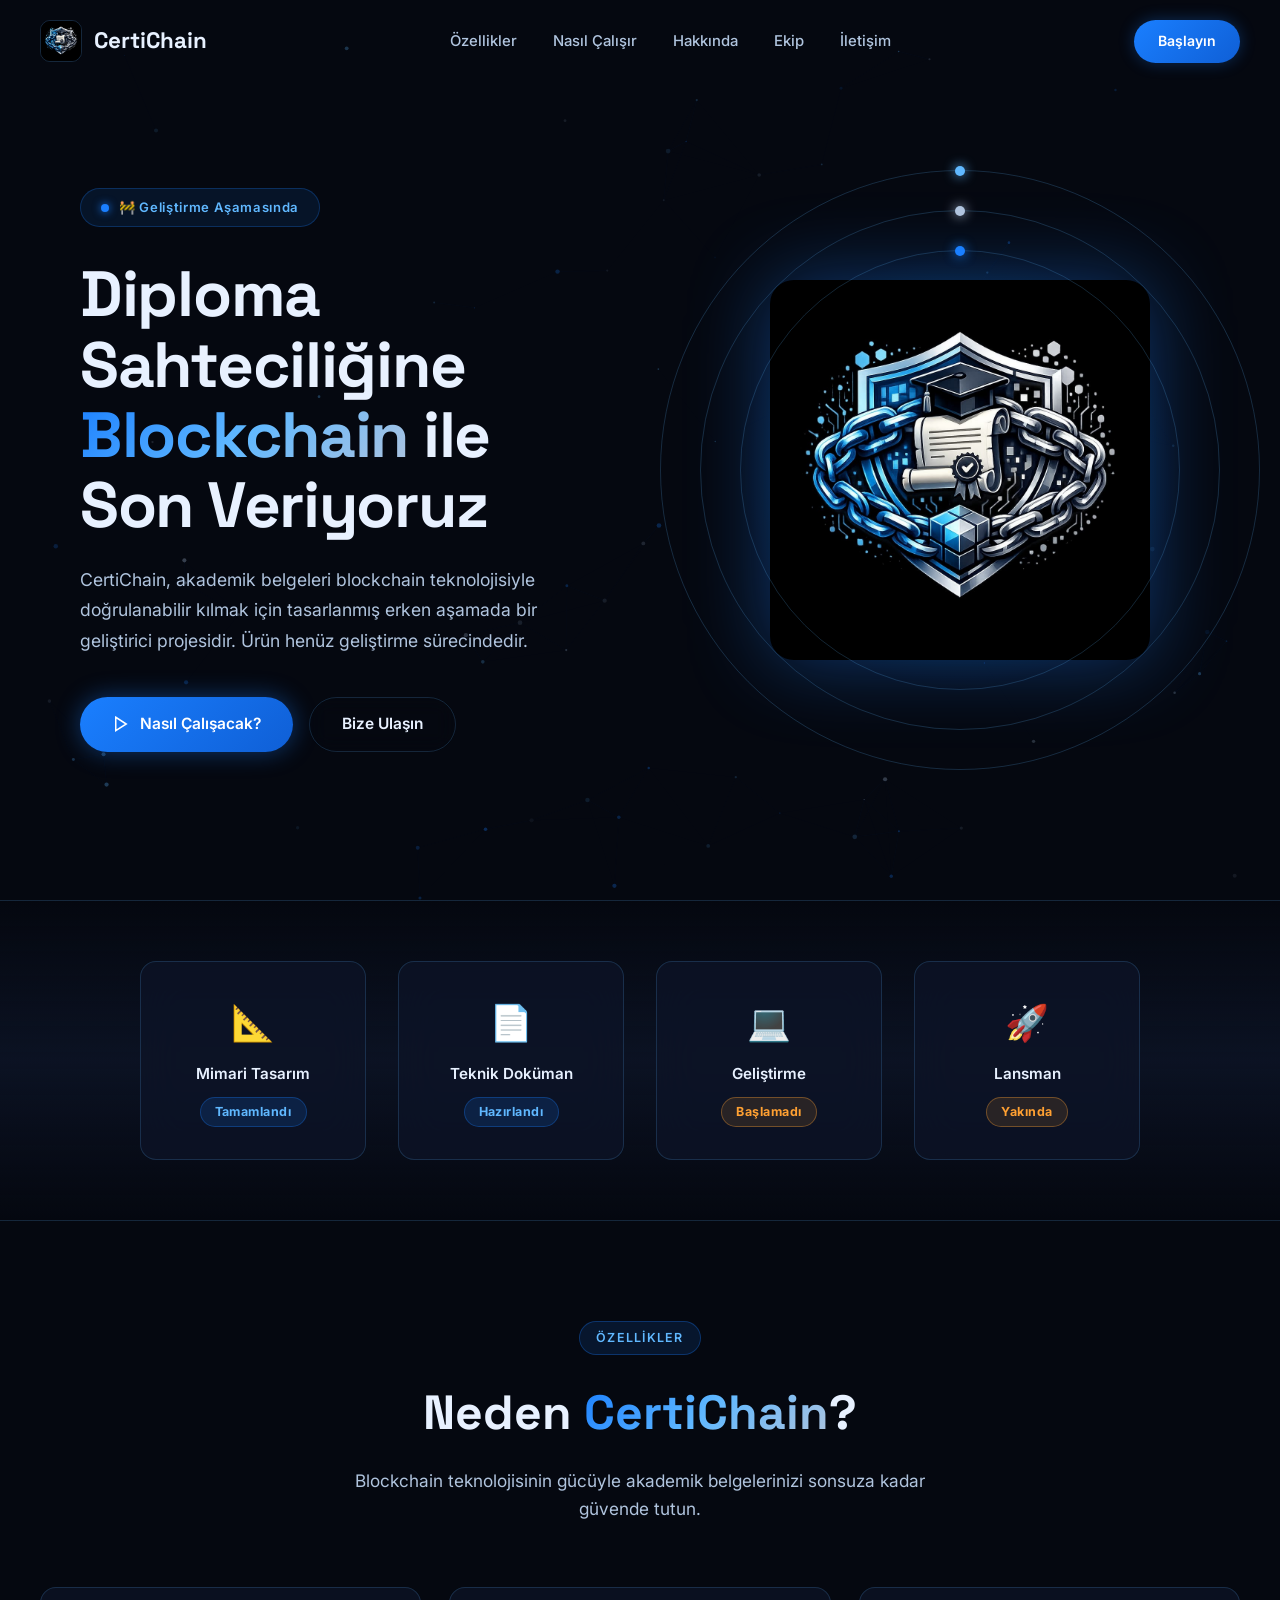
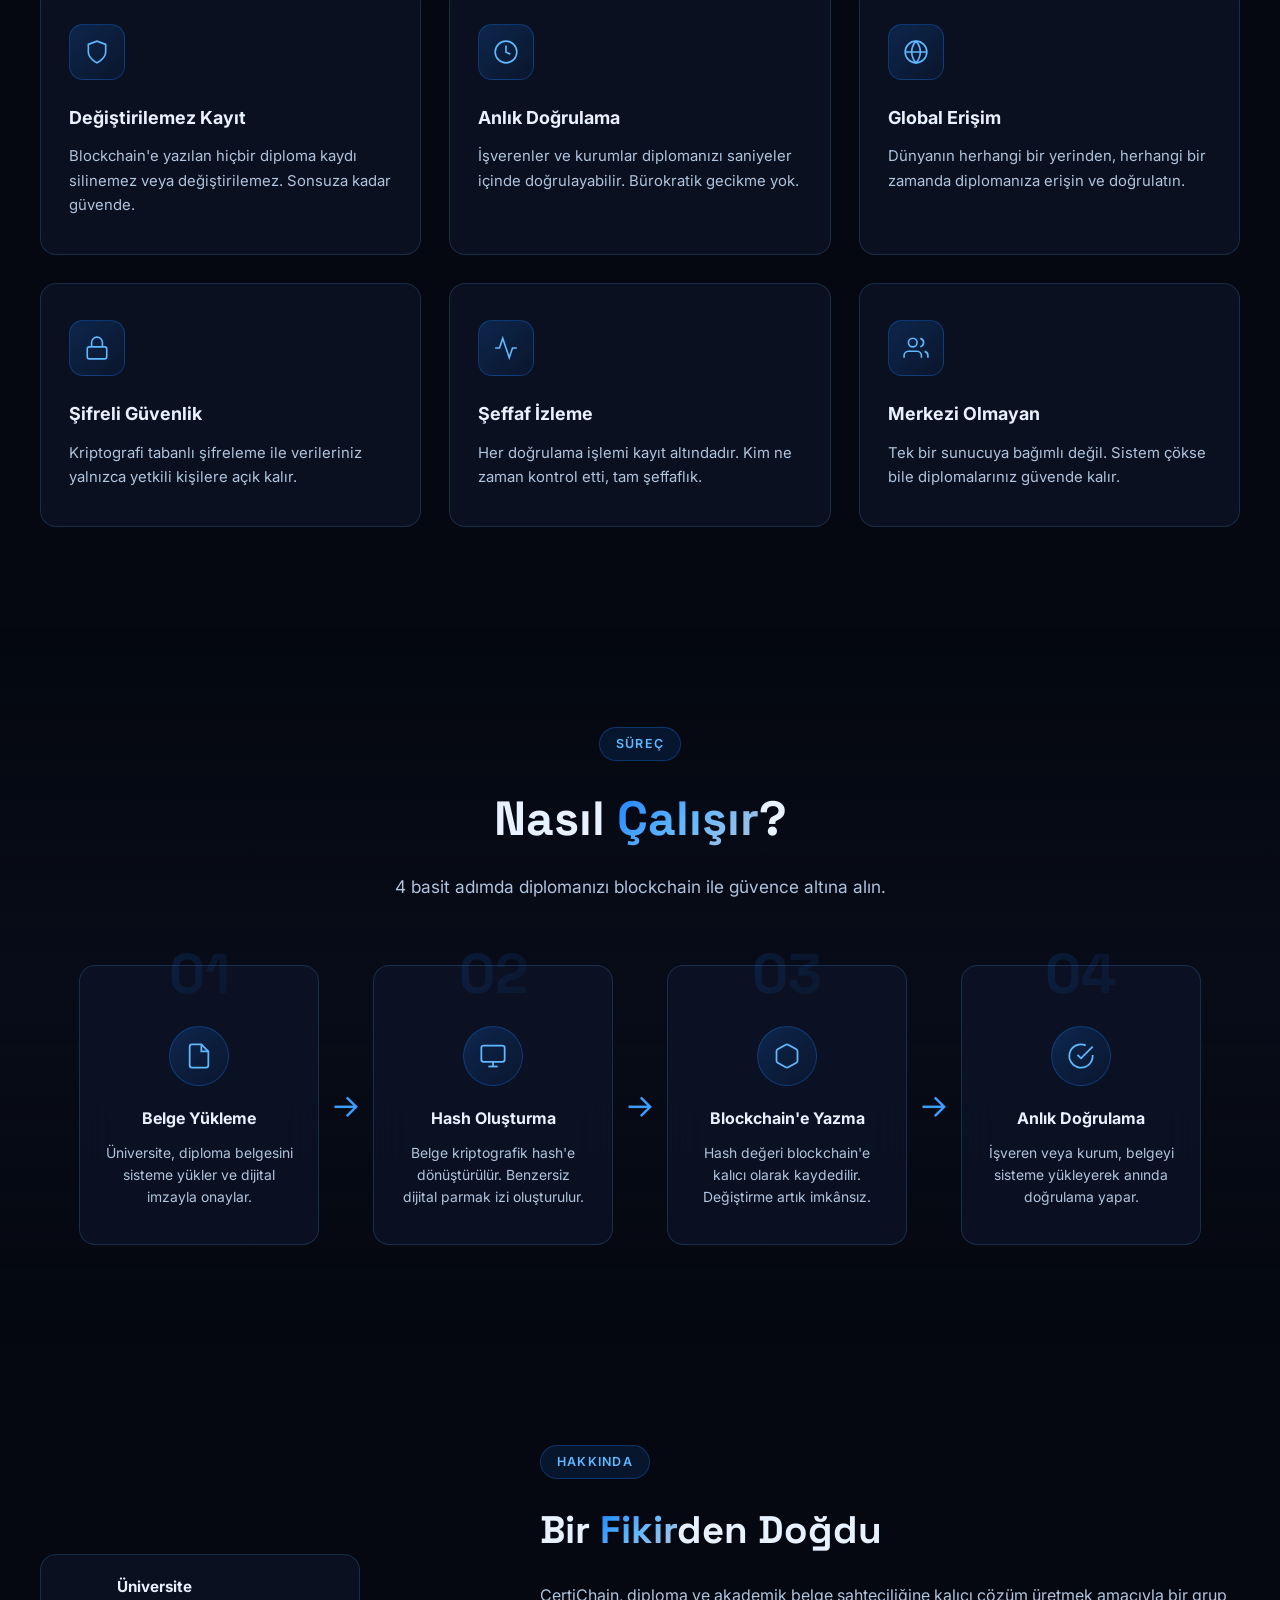
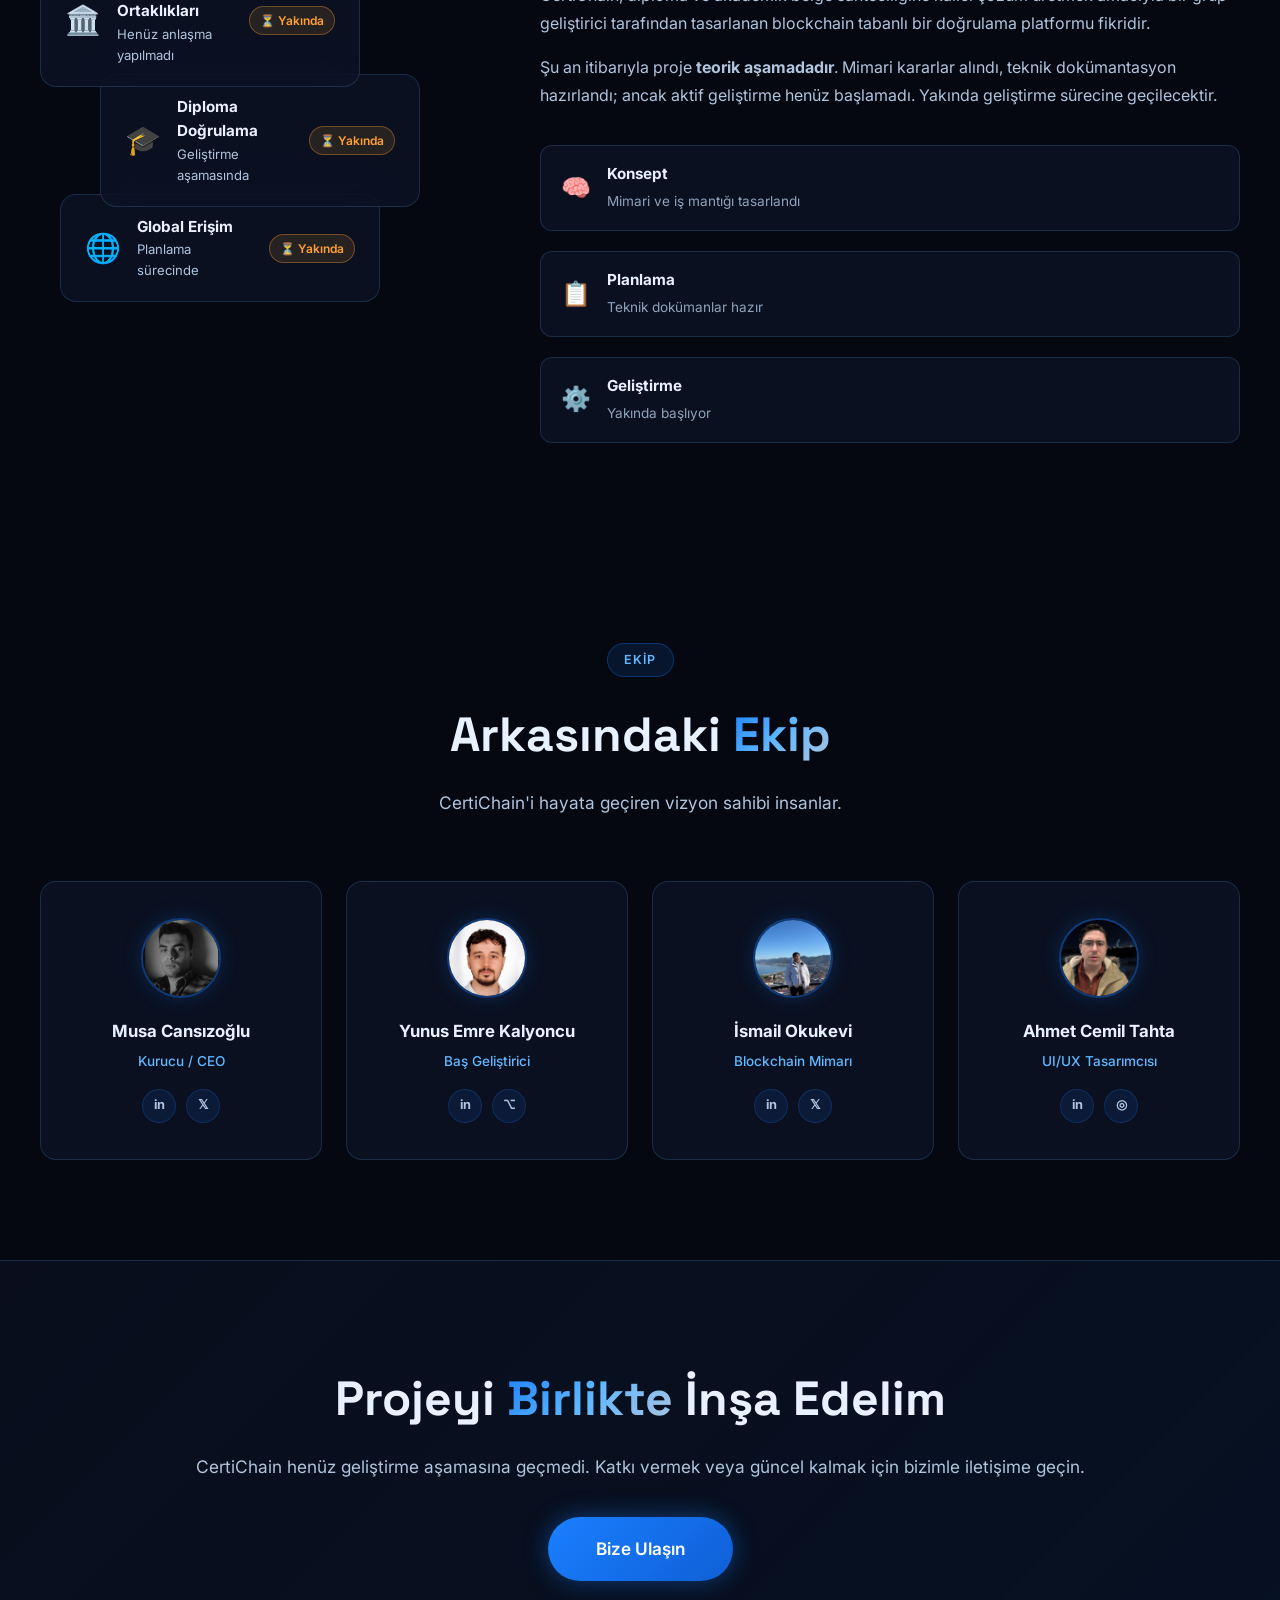
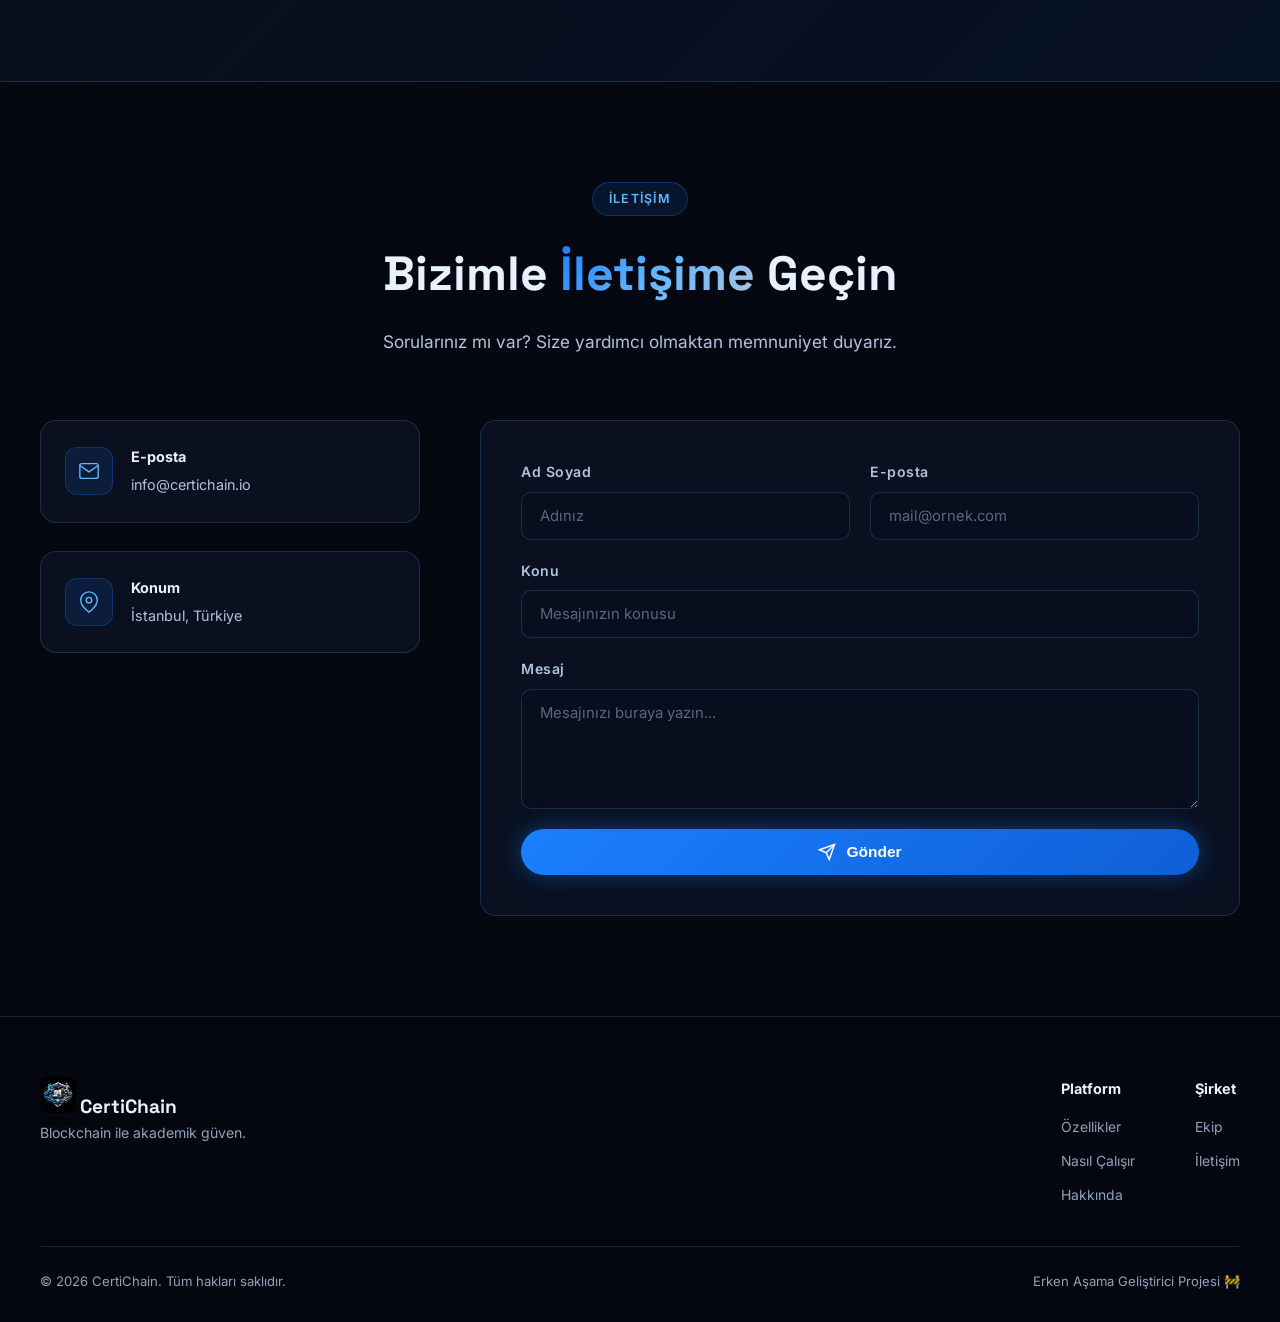
==== Certichain-v1/index.html @ deeb003b "Complete cleanup of nested git repositories to fix GitHub Actions build failure" ====
<!DOCTYPE html>
<html lang="tr">

<head>
  <meta charset="UTF-8" />
  <meta name="viewport" content="width=device-width, initial-scale=1.0" />
  <title>CertiChain – Blockchain ile Güvenli Diploma Doğrulama</title>
  <meta name="description"
    content="CertiChain, diploma ve sertifikalarınızı blockchain teknolojisiyle güvence altına alır. Sahtecilik imkânsız, doğrulama anlık." />
  <link rel="preconnect" href="https://fonts.googleapis.com" />
  <link
    href="https://fonts.googleapis.com/css2?family=Inter:wght@300;400;500;600;700;800;900&family=Space+Grotesk:wght@400;500;600;700&display=swap"
    rel="stylesheet" />
  <link rel="stylesheet" href="style.css" />
</head>

<body>

  <!-- ─── CANVAS particles ─── -->
  <canvas id="particleCanvas"></canvas>

  <!-- ─── NAVBAR ─── -->
  <nav id="navbar">
    <div class="nav-container">
      <a href="#hero" class="nav-logo">
        <img src="logo.jpg" alt="CertiChain Logo" class="logo-img" />
        <span class="logo-text">CertiChain</span>
      </a>
      <ul class="nav-links" id="navLinks">
        <li><a href="#features">Özellikler</a></li>
        <li><a href="#how-it-works">Nasıl Çalışır</a></li>
        <li><a href="#about">Hakkında</a></li>
        <li><a href="#team">Ekip</a></li>
        <li><a href="#contact">İletişim</a></li>
      </ul>
      <div class="nav-right">
        <a href="#contact" class="btn-nav">Başlayın</a>
        <button class="hamburger" id="hamburger" aria-label="Menü">
          <span></span><span></span><span></span>
        </button>
      </div>
    </div>
  </nav>

  <!-- ─── HERO ─── -->
  <section id="hero">
    <div class="hero-content reveal">
      <div class="hero-badge">
        <span class="badge-dot"></span>
        🚧 Geliştirme Aşamasında
      </div>
      <h1>
        Diploma Sahteciliğine
        <span class="gradient-text">Blockchain</span> ile<br />
        Son Veriyoruz
      </h1>
      <p class="hero-sub">
        CertiChain, akademik belgeleri blockchain teknolojisiyle doğrulanabilir kılmak için tasarlanmış
        erken aşamada bir geliştirici projesidir. Ürün henüz geliştirme sürecindedir.
      </p>
      <div class="hero-cta">
        <a href="#how-it-works" class="btn-primary">
          <svg viewBox="0 0 24 24" fill="none" stroke="currentColor" stroke-width="2">
            <polygon points="5 3 19 12 5 21 5 3" />
          </svg>
          Nasıl Çalışacak?
        </a>
        <a href="#contact" class="btn-secondary">Bize Ulaşın</a>
      </div>
    </div>

    <div class="hero-visual reveal-right">
      <div class="shield-wrapper">
        <div class="shield-glow"></div>
        <img src="logo.jpg" alt="CertiChain Shield" class="shield-img" />
        <div class="orbit orbit-1">
          <div class="orbit-dot"></div>
        </div>
        <div class="orbit orbit-2">
          <div class="orbit-dot"></div>
        </div>
        <div class="orbit orbit-3">
          <div class="orbit-dot"></div>
        </div>
      </div>
    </div>
  </section>

  <!-- ─── PROJE DURUMU ─── -->
  <section id="stats">
    <div class="stats-container">
      <div class="stat-card reveal">
        <div class="stat-icon">📐</div>
        <div class="stat-label">Mimari Tasarım</div>
        <div class="stat-status">Tamamlandı</div>
      </div>
      <div class="stat-card reveal">
        <div class="stat-icon">📄</div>
        <div class="stat-label">Teknik Doküman</div>
        <div class="stat-status">Hazırlandı</div>
      </div>
      <div class="stat-card reveal">
        <div class="stat-icon">💻</div>
        <div class="stat-label">Geliştirme</div>
        <div class="stat-status in-progress">Başlamadı</div>
      </div>
      <div class="stat-card reveal">
        <div class="stat-icon">🚀</div>
        <div class="stat-label">Lansman</div>
        <div class="stat-status in-progress">Yakında</div>
      </div>
    </div>
  </section>

  <!-- ─── FEATURES ─── -->
  <section id="features">
    <div class="section-header reveal">
      <span class="section-tag">Özellikler</span>
      <h2>Neden <span class="gradient-text">CertiChain</span>?</h2>
      <p>Blockchain teknolojisinin gücüyle akademik belgelerinizi sonsuza kadar güvende tutun.</p>
    </div>
    <div class="features-grid">
      <div class="feature-card reveal">
        <div class="feature-icon">
          <svg viewBox="0 0 24 24" fill="none" stroke="currentColor" stroke-width="1.5">
            <path d="M12 22s8-4 8-10V5l-8-3-8 3v7c0 6 8 10 8 10z" />
          </svg>
        </div>
        <h3>Değiştirilemez Kayıt</h3>
        <p>Blockchain'e yazılan hiçbir diploma kaydı silinemez veya değiştirilemez. Sonsuza kadar güvende.</p>
      </div>
      <div class="feature-card reveal">
        <div class="feature-icon">
          <svg viewBox="0 0 24 24" fill="none" stroke="currentColor" stroke-width="1.5">
            <circle cx="12" cy="12" r="10" />
            <polyline points="12 6 12 12 16 14" />
          </svg>
        </div>
        <h3>Anlık Doğrulama</h3>
        <p>İşverenler ve kurumlar diplomanızı saniyeler içinde doğrulayabilir. Bürokratik gecikme yok.</p>
      </div>
      <div class="feature-card reveal">
        <div class="feature-icon">
          <svg viewBox="0 0 24 24" fill="none" stroke="currentColor" stroke-width="1.5">
            <circle cx="12" cy="12" r="10" />
            <line x1="2" y1="12" x2="22" y2="12" />
            <path d="M12 2a15.3 15.3 0 0 1 4 10 15.3 15.3 0 0 1-4 10 15.3 15.3 0 0 1-4-10 15.3 15.3 0 0 1 4-10z" />
          </svg>
        </div>
        <h3>Global Erişim</h3>
        <p>Dünyanın herhangi bir yerinden, herhangi bir zamanda diplomanıza erişin ve doğrulatın.</p>
      </div>
      <div class="feature-card reveal">
        <div class="feature-icon">
          <svg viewBox="0 0 24 24" fill="none" stroke="currentColor" stroke-width="1.5">
            <rect x="3" y="11" width="18" height="11" rx="2" ry="2" />
            <path d="M7 11V7a5 5 0 0 1 10 0v4" />
          </svg>
        </div>
        <h3>Şifreli Güvenlik</h3>
        <p>Kriptografi tabanlı şifreleme ile verileriniz yalnızca yetkili kişilere açık kalır.</p>
      </div>
      <div class="feature-card reveal">
        <div class="feature-icon">
          <svg viewBox="0 0 24 24" fill="none" stroke="currentColor" stroke-width="1.5">
            <polyline points="22 12 18 12 15 21 9 3 6 12 2 12" />
          </svg>
        </div>
        <h3>Şeffaf İzleme</h3>
        <p>Her doğrulama işlemi kayıt altındadır. Kim ne zaman kontrol etti, tam şeffaflık.</p>
      </div>
      <div class="feature-card reveal">
        <div class="feature-icon">
          <svg viewBox="0 0 24 24" fill="none" stroke="currentColor" stroke-width="1.5">
            <path d="M17 21v-2a4 4 0 0 0-4-4H5a4 4 0 0 0-4 4v2" />
            <circle cx="9" cy="7" r="4" />
            <path d="M23 21v-2a4 4 0 0 0-3-3.87" />
            <path d="M16 3.13a4 4 0 0 1 0 7.75" />
          </svg>
        </div>
        <h3>Merkezi Olmayan</h3>
        <p>Tek bir sunucuya bağımlı değil. Sistem çökse bile diplomalarınız güvende kalır.</p>
      </div>
    </div>
  </section>

  <!-- ─── HOW IT WORKS ─── -->
  <section id="how-it-works">
    <div class="section-header reveal">
      <span class="section-tag">Süreç</span>
      <h2>Nasıl <span class="gradient-text">Çalışır</span>?</h2>
      <p>4 basit adımda diplomanızı blockchain ile güvence altına alın.</p>
    </div>
    <div class="steps-container">
      <div class="step-card reveal">
        <div class="step-number">01</div>
        <div class="step-icon">
          <svg viewBox="0 0 24 24" fill="none" stroke="currentColor" stroke-width="1.5">
            <path d="M14 2H6a2 2 0 0 0-2 2v16a2 2 0 0 0 2 2h12a2 2 0 0 0 2-2V8z" />
            <polyline points="14 2 14 8 20 8" />
          </svg>
        </div>
        <h3>Belge Yükleme</h3>
        <p>Üniversite, diploma belgesini sisteme yükler ve dijital imzayla onaylar.</p>
      </div>
      <div class="step-arrow reveal">→</div>
      <div class="step-card reveal">
        <div class="step-number">02</div>
        <div class="step-icon">
          <svg viewBox="0 0 24 24" fill="none" stroke="currentColor" stroke-width="1.5">
            <rect x="2" y="3" width="20" height="14" rx="2" />
            <line x1="8" y1="21" x2="16" y2="21" />
            <line x1="12" y1="17" x2="12" y2="21" />
          </svg>
        </div>
        <h3>Hash Oluşturma</h3>
        <p>Belge kriptografik hash'e dönüştürülür. Benzersiz dijital parmak izi oluşturulur.</p>
      </div>
      <div class="step-arrow reveal">→</div>
      <div class="step-card reveal">
        <div class="step-number">03</div>
        <div class="step-icon">
          <svg viewBox="0 0 24 24" fill="none" stroke="currentColor" stroke-width="1.5">
            <path
              d="M21 16V8a2 2 0 0 0-1-1.73l-7-4a2 2 0 0 0-2 0l-7 4A2 2 0 0 0 3 8v8a2 2 0 0 0 1 1.73l7 4a2 2 0 0 0 2 0l7-4A2 2 0 0 0 21 16z" />
          </svg>
        </div>
        <h3>Blockchain'e Yazma</h3>
        <p>Hash değeri blockchain'e kalıcı olarak kaydedilir. Değiştirme artık imkânsız.</p>
      </div>
      <div class="step-arrow reveal">→</div>
      <div class="step-card reveal">
        <div class="step-number">04</div>
        <div class="step-icon">
          <svg viewBox="0 0 24 24" fill="none" stroke="currentColor" stroke-width="1.5">
            <path d="M22 11.08V12a10 10 0 1 1-5.93-9.14" />
            <polyline points="22 4 12 14.01 9 11.01" />
          </svg>
        </div>
        <h3>Anlık Doğrulama</h3>
        <p>İşveren veya kurum, belgeyi sisteme yükleyerek anında doğrulama yapar.</p>
      </div>
    </div>
  </section>

  <!-- ─── ABOUT ─── -->
  <section id="about">
    <div class="about-container">
      <div class="about-visual reveal-left">
        <div class="about-card-stack">
          <div class="about-card card-1">
            <div class="about-card-icon">🏛️</div>
            <div>
              <strong>Üniversite Ortaklıkları</strong>
              <p>Henüz anlaşma yapılmadı</p>
            </div>
            <div class="pending-badge">⏳ Yakında</div>
          </div>
          <div class="about-card card-2">
            <div class="about-card-icon">🎓</div>
            <div>
              <strong>Diploma Doğrulama</strong>
              <p>Geliştirme aşamasında</p>
            </div>
            <div class="pending-badge">⏳ Yakında</div>
          </div>
          <div class="about-card card-3">
            <div class="about-card-icon">🌐</div>
            <div>
              <strong>Global Erişim</strong>
              <p>Planlama sürecinde</p>
            </div>
            <div class="pending-badge">⏳ Yakında</div>
          </div>
        </div>
      </div>
      <div class="about-content reveal">
        <span class="section-tag">Hakkında</span>
        <h2>Bir <span class="gradient-text">Fikir</span>den Doğdu</h2>
        <p>
          CertiChain, diploma ve akademik belge sahteciliğine kalıcı çözüm üretmek amacıyla
          bir grup geliştirici tarafından tasarlanan blockchain tabanlı bir doğrulama platformu fikridir.
        </p>
        <p>
          Şu an itibarıyla proje <strong>teorik aşamadadır</strong>. Mimari kararlar alındı, teknik
          dokümantasyon hazırlandı; ancak aktif geliştirme henüz başlamadı. Yakında geliştirme sürecine
          geçilecektir.
        </p>
        <div class="about-highlights">
          <div class="highlight">
            <div class="highlight-icon">🧠</div>
            <div>
              <strong>Konsept</strong>
              <span>Mimari ve iş mantığı tasarlandı</span>
            </div>
          </div>
          <div class="highlight">
            <div class="highlight-icon">📋</div>
            <div>
              <strong>Planlama</strong>
              <span>Teknik dokümanlar hazır</span>
            </div>
          </div>
          <div class="highlight">
            <div class="highlight-icon">⚙️</div>
            <div>
              <strong>Geliştirme</strong>
              <span>Yakında başlıyor</span>
            </div>
          </div>
        </div>
      </div>
    </div>
  </section>

  <!-- ─── TEAM ─── -->
  <section id="team">
    <div class="section-header reveal">
      <span class="section-tag">Ekip</span>
      <h2>Arkasındaki <span class="gradient-text">Ekip</span></h2>
      <p>CertiChain'i hayata geçiren vizyon sahibi insanlar.</p>
    </div>
    <div class="team-grid">
      <div class="team-card reveal">
        <div class="team-avatar">
          <img src="team_musa.jpg" alt="Musa Cansızoğlu" class="team-photo" />
        </div>
        <h3 class="team-name">Musa Cansızoğlu</h3>
        <p class="team-role">Kurucu / CEO</p>
        <div class="team-socials">
          <a href="#" class="social-link" aria-label="LinkedIn">in</a>
          <a href="#" class="social-link" aria-label="Twitter">𝕏</a>
        </div>
      </div>
      <div class="team-card reveal">
        <div class="team-avatar">
          <img src="team_yunus.jpg" alt="Yunus Emre Kalyoncu" class="team-photo" />
        </div>
        <h3 class="team-name">Yunus Emre Kalyoncu</h3>
        <p class="team-role">Baş Geliştirici</p>
        <div class="team-socials">
          <a href="#" class="social-link" aria-label="LinkedIn">in</a>
          <a href="#" class="social-link" aria-label="GitHub">⌥</a>
        </div>
      </div>
      <div class="team-card reveal">
        <div class="team-avatar">
          <img src="team_ismail.png" alt="İsmail Okukevi" class="team-photo" />
        </div>
        <h3 class="team-name">İsmail Okukevi</h3>
        <p class="team-role">Blockchain Mimarı</p>
        <div class="team-socials">
          <a href="#" class="social-link" aria-label="LinkedIn">in</a>
          <a href="#" class="social-link" aria-label="Twitter">𝕏</a>
        </div>
      </div>
      <div class="team-card reveal">
        <div class="team-avatar">
          <img src="team_ahmet.png" alt="Ahmet Cemil Tahta" class="team-photo" />
        </div>
        <h3 class="team-name">Ahmet Cemil Tahta</h3>
        <p class="team-role">UI/UX Tasarımcısı</p>
        <div class="team-socials">
          <a href="#" class="social-link" aria-label="LinkedIn">in</a>
          <a href="#" class="social-link" aria-label="Dribbble">◎</a>
        </div>
      </div>
    </div>
  </section>

  <!-- ─── CTA BANNER ─── -->
  <section id="cta-banner">
    <div class="cta-content reveal">
      <h2>Projeyi <span class="gradient-text">Birlikte</span> İnşa Edelim</h2>
      <p>CertiChain henüz geliştirme aşamasına geçmedi. Katkı vermek veya güncel kalmak için bizimle iletişime geçin.
      </p>
      <a href="#contact" class="btn-primary btn-large">Bize Ulaşın</a>
    </div>
  </section>

  <!-- ─── CONTACT ─── -->
  <section id="contact">
    <div class="section-header reveal">
      <span class="section-tag">İletişim</span>
      <h2>Bizimle <span class="gradient-text">İletişime</span> Geçin</h2>
      <p>Sorularınız mı var? Size yardımcı olmaktan memnuniyet duyarız.</p>
    </div>
    <div class="contact-container">
      <div class="contact-info reveal">
        <div class="contact-item">
          <div class="contact-icon">
            <svg viewBox="0 0 24 24" fill="none" stroke="currentColor" stroke-width="1.5">
              <path d="M4 4h16c1.1 0 2 .9 2 2v12c0 1.1-.9 2-2 2H4c-1.1 0-2-.9-2-2V6c0-1.1.9-2 2-2z" />
              <polyline points="22,6 12,13 2,6" />
            </svg>
          </div>
          <div>
            <strong>E-posta</strong>
            <a href="mailto:info@certichain.io">info@certichain.io</a>
          </div>
        </div>
        <div class="contact-item">
          <div class="contact-icon">
            <svg viewBox="0 0 24 24" fill="none" stroke="currentColor" stroke-width="1.5">
              <path d="M21 10c0 7-9 13-9 13s-9-6-9-13a9 9 0 0 1 18 0z" />
              <circle cx="12" cy="10" r="3" />
            </svg>
          </div>
          <div>
            <strong>Konum</strong>
            <span>İstanbul, Türkiye</span>
          </div>
        </div>
      </div>
      <form class="contact-form reveal" id="contactForm">
        <div class="form-row">
          <div class="form-group">
            <label for="name">Ad Soyad</label>
            <input type="text" id="name" placeholder="Adınız" />
          </div>
          <div class="form-group">
            <label for="email">E-posta</label>
            <input type="email" id="email" placeholder="mail@ornek.com" />
          </div>
        </div>
        <div class="form-group">
          <label for="subject">Konu</label>
          <input type="text" id="subject" placeholder="Mesajınızın konusu" />
        </div>
        <div class="form-group">
          <label for="message">Mesaj</label>
          <textarea id="message" rows="5" placeholder="Mesajınızı buraya yazın..."></textarea>
        </div>
        <button type="submit" class="btn-primary">
          <svg viewBox="0 0 24 24" fill="none" stroke="currentColor" stroke-width="2">
            <line x1="22" y1="2" x2="11" y2="13" />
            <polygon points="22 2 15 22 11 13 2 9 22 2" />
          </svg>
          Gönder
        </button>
      </form>
    </div>
  </section>

  <!-- ─── FOOTER ─── -->
  <footer id="footer">
    <div class="footer-container">
      <div class="footer-brand">
        <img src="logo.jpg" alt="CertiChain" class="footer-logo" />
        <span>CertiChain</span>
        <p>Blockchain ile akademik güven.</p>
      </div>
      <div class="footer-links">
        <div class="footer-col">
          <h4>Platform</h4>
          <a href="#features">Özellikler</a>
          <a href="#how-it-works">Nasıl Çalışır</a>
          <a href="#about">Hakkında</a>
        </div>
        <div class="footer-col">
          <h4>Şirket</h4>
          <a href="#team">Ekip</a>
          <a href="#contact">İletişim</a>
        </div>
      </div>
    </div>
    <div class="footer-bottom">
      <p>© 2026 CertiChain. Tüm hakları saklıdır.</p>
      <p>Erken Aşama Geliştirici Projesi 🚧</p>
    </div>
  </footer>

  <script src="script.js"></script>
</body>

</html>
---- Certichain-v1/style.css ----
/* =========================================
   CERTICHAIN – style.css
   Color palette from logo:
   - Black: #050810
   - Dark navy: #0a0f1e, #0d1528
   - Electric blue: #1a7fff, #3d9eff, #60b8ff
   - Silver/Chrome: #8fa3bc, #b0c4de, #d0dcea
   ========================================= */

*,
*::before,
*::after {
  box-sizing: border-box;
  margin: 0;
  padding: 0;
}

:root {
  --black: #050810;
  --navy-deep: #0a0f1e;
  --navy: #0d1528;
  --blue-bright: #1a7fff;
  --blue-mid: #3d9eff;
  --blue-light: #60b8ff;
  --blue-glow: rgba(26, 127, 255, 0.35);
  --silver: #8fa3bc;
  --silver-light: #b0c4de;
  --white: #e8f1ff;
  --white-soft: rgba(232, 241, 255, 0.85);
  --glass: rgba(13, 21, 40, 0.7);
  --glass-border: rgba(96, 184, 255, 0.18);
  --radius: 16px;
  --transition: 0.3s cubic-bezier(0.4, 0, 0.2, 1);
}

html {
  scroll-behavior: smooth;
}

body {
  font-family: 'Inter', sans-serif;
  background: var(--black);
  color: var(--white);
  overflow-x: hidden;
  line-height: 1.6;
}

/* ── CANVAS PARTICLES ── */
#particleCanvas {
  position: fixed;
  top: 0;
  left: 0;
  width: 100%;
  height: 100%;
  pointer-events: none;
  z-index: 0;
  opacity: 0.5;
}

section,
nav,
footer {
  position: relative;
  z-index: 1;
}

/* ── UTILITIES ── */
.gradient-text {
  background: linear-gradient(135deg, var(--blue-bright), var(--blue-light), var(--silver-light));
  -webkit-background-clip: text;
  -webkit-text-fill-color: transparent;
  background-clip: text;
}

.section-tag {
  display: inline-block;
  padding: 6px 16px;
  background: rgba(26, 127, 255, 0.12);
  border: 1px solid rgba(26, 127, 255, 0.3);
  border-radius: 50px;
  font-size: 0.78rem;
  font-weight: 600;
  letter-spacing: 0.1em;
  text-transform: uppercase;
  color: var(--blue-light);
  margin-bottom: 20px;
}

.section-header {
  text-align: center;
  margin-bottom: 64px;
}

.section-header h2 {
  font-family: 'Space Grotesk', sans-serif;
  font-size: clamp(2rem, 4vw, 3rem);
  font-weight: 700;
  margin-bottom: 16px;
}

.section-header p {
  color: var(--silver-light);
  font-size: 1.08rem;
  max-width: 600px;
  margin: 0 auto;
}

/* ── BUTTONS ── */
.btn-primary {
  display: inline-flex;
  align-items: center;
  gap: 10px;
  padding: 14px 32px;
  background: linear-gradient(135deg, var(--blue-bright), #0f5fd6);
  color: #fff;
  font-weight: 600;
  font-size: 0.97rem;
  border-radius: 50px;
  border: none;
  cursor: pointer;
  text-decoration: none;
  transition: var(--transition);
  box-shadow: 0 0 24px rgba(26, 127, 255, 0.4);
  position: relative;
  overflow: hidden;
}

.btn-primary::before {
  content: '';
  position: absolute;
  inset: 0;
  background: linear-gradient(135deg, var(--blue-light), var(--blue-bright));
  opacity: 0;
  transition: var(--transition);
}

.btn-primary:hover::before {
  opacity: 1;
}

.btn-primary:hover {
  transform: translateY(-2px);
  box-shadow: 0 0 40px rgba(26, 127, 255, 0.6);
}

.btn-primary svg {
  width: 18px;
  height: 18px;
  position: relative;
  z-index: 1;
}

.btn-primary span,
.btn-primary {
  position: relative;
}

.btn-secondary {
  display: inline-flex;
  align-items: center;
  gap: 10px;
  padding: 14px 32px;
  background: transparent;
  color: var(--white);
  font-weight: 600;
  font-size: 0.97rem;
  border-radius: 50px;
  border: 1px solid var(--glass-border);
  text-decoration: none;
  transition: var(--transition);
  backdrop-filter: blur(10px);
}

.btn-secondary:hover {
  border-color: var(--blue-mid);
  color: var(--blue-light);
  background: rgba(26, 127, 255, 0.08);
  transform: translateY(-2px);
}

.btn-nav {
  padding: 10px 24px;
  background: linear-gradient(135deg, var(--blue-bright), #0f5fd6);
  color: #fff;
  font-weight: 600;
  font-size: 0.88rem;
  border-radius: 50px;
  text-decoration: none;
  transition: var(--transition);
  box-shadow: 0 0 16px rgba(26, 127, 255, 0.3);
}

.btn-nav:hover {
  transform: translateY(-2px);
  box-shadow: 0 0 30px rgba(26, 127, 255, 0.5);
}

.btn-large {
  padding: 18px 48px;
  font-size: 1.08rem;
}

/* ── NAVBAR ── */
#navbar {
  position: fixed;
  top: 0;
  left: 0;
  right: 0;
  z-index: 1000;
  padding: 0;
  transition: var(--transition);
}

#navbar.scrolled {
  background: rgba(5, 8, 16, 0.9);
  backdrop-filter: blur(20px);
  border-bottom: 1px solid var(--glass-border);
  box-shadow: 0 4px 30px rgba(0, 0, 0, 0.4);
}

.nav-container {
  max-width: 1280px;
  margin: 0 auto;
  display: flex;
  align-items: center;
  justify-content: space-between;
  padding: 20px 40px;
}

.nav-logo {
  display: flex;
  align-items: center;
  gap: 12px;
  text-decoration: none;
}

.logo-img {
  width: 42px;
  height: 42px;
  border-radius: 10px;
  object-fit: cover;
  border: 1px solid var(--glass-border);
}

.logo-text {
  font-family: 'Space Grotesk', sans-serif;
  font-size: 1.4rem;
  font-weight: 700;
  color: var(--white);
}

.nav-links {
  display: flex;
  list-style: none;
  gap: 36px;
}

.nav-links a {
  color: var(--silver-light);
  text-decoration: none;
  font-size: 0.93rem;
  font-weight: 500;
  transition: var(--transition);
}

.nav-links a:hover {
  color: var(--blue-light);
}

.nav-right {
  display: flex;
  align-items: center;
  gap: 16px;
}

.hamburger {
  display: none;
  flex-direction: column;
  gap: 5px;
  background: none;
  border: none;
  cursor: pointer;
  padding: 4px;
}

.hamburger span {
  display: block;
  width: 24px;
  height: 2px;
  background: var(--white);
  border-radius: 2px;
  transition: var(--transition);
}

/* ── HERO ── */
#hero {
  min-height: 100vh;
  display: flex;
  align-items: center;
  justify-content: space-between;
  gap: 60px;
  padding: 120px 80px 80px;
  max-width: 1280px;
  margin: 0 auto;
}

.hero-content {
  flex: 1;
  max-width: 600px;
}

.hero-badge {
  display: inline-flex;
  align-items: center;
  gap: 10px;
  padding: 8px 20px;
  background: rgba(26, 127, 255, 0.1);
  border: 1px solid rgba(26, 127, 255, 0.25);
  border-radius: 50px;
  font-size: 0.82rem;
  font-weight: 600;
  color: var(--blue-light);
  margin-bottom: 32px;
  letter-spacing: 0.05em;
}

.badge-dot {
  width: 8px;
  height: 8px;
  border-radius: 50%;
  background: var(--blue-bright);
  box-shadow: 0 0 8px var(--blue-bright);
  animation: pulse 2s infinite;
}

@keyframes pulse {

  0%,
  100% {
    opacity: 1;
    transform: scale(1)
  }

  50% {
    opacity: 0.6;
    transform: scale(1.3)
  }
}

#hero h1 {
  font-family: 'Space Grotesk', sans-serif;
  font-size: clamp(2.8rem, 5vw, 4.2rem);
  font-weight: 800;
  line-height: 1.1;
  margin-bottom: 24px;
  letter-spacing: -0.02em;
}

.hero-sub {
  font-size: 1.1rem;
  color: var(--silver-light);
  line-height: 1.75;
  margin-bottom: 40px;
  max-width: 500px;
}

.hero-cta {
  display: flex;
  gap: 16px;
  flex-wrap: wrap;
}

/* Hero visual */
.hero-visual {
  flex: 0 0 480px;
  display: flex;
  justify-content: center;
  align-items: center;
}

.shield-wrapper {
  position: relative;
  width: 380px;
  height: 380px;
}

.shield-glow {
  position: absolute;
  inset: -40px;
  background: radial-gradient(circle, rgba(26, 127, 255, 0.25) 0%, transparent 70%);
  border-radius: 50%;
  animation: glowPulse 3s ease-in-out infinite;
}

@keyframes glowPulse {

  0%,
  100% {
    opacity: 0.5;
    transform: scale(1)
  }

  50% {
    opacity: 1;
    transform: scale(1.1)
  }
}

.shield-img {
  width: 100%;
  height: 100%;
  object-fit: contain;
  border-radius: 24px;
  filter: drop-shadow(0 0 40px rgba(26, 127, 255, 0.4));
  animation: float 6s ease-in-out infinite;
}

@keyframes float {

  0%,
  100% {
    transform: translateY(0)
  }

  50% {
    transform: translateY(-16px)
  }
}

/* Orbits */
.orbit {
  position: absolute;
  border: 1px solid rgba(96, 184, 255, 0.2);
  border-radius: 50%;
  top: 50%;
  left: 50%;
  transform: translate(-50%, -50%);
}

.orbit-1 {
  width: 440px;
  height: 440px;
  animation: spin 12s linear infinite;
}

.orbit-2 {
  width: 520px;
  height: 520px;
  animation: spin 18s linear infinite reverse;
}

.orbit-3 {
  width: 600px;
  height: 600px;
  animation: spin 25s linear infinite;
}

@keyframes spin {
  from {
    transform: translate(-50%, -50%) rotate(0deg)
  }

  to {
    transform: translate(-50%, -50%) rotate(360deg)
  }
}

.orbit-dot {
  position: absolute;
  top: -5px;
  left: 50%;
  transform: translateX(-50%);
  width: 10px;
  height: 10px;
  border-radius: 50%;
  background: var(--blue-bright);
  box-shadow: 0 0 12px var(--blue-bright);
}

.orbit-2 .orbit-dot {
  background: var(--silver-light);
  box-shadow: 0 0 12px var(--silver-light);
}

.orbit-3 .orbit-dot {
  background: var(--blue-light);
  box-shadow: 0 0 12px var(--blue-light);
}

/* ── STATS ── */
#stats {
  padding: 60px 40px;
  background: linear-gradient(180deg, transparent, rgba(13, 21, 40, 0.8), transparent);
  border-top: 1px solid var(--glass-border);
  border-bottom: 1px solid var(--glass-border);
}

.stats-container {
  max-width: 1000px;
  margin: 0 auto;
  display: grid;
  grid-template-columns: repeat(4, 1fr);
  gap: 32px;
}

.stat-card {
  text-align: center;
  padding: 32px 16px;
  background: var(--glass);
  border: 1px solid var(--glass-border);
  border-radius: var(--radius);
  backdrop-filter: blur(20px);
  transition: var(--transition);
  display: flex;
  flex-direction: column;
  align-items: center;
}

.stat-card:hover {
  border-color: var(--blue-mid);
  transform: translateY(-4px);
  box-shadow: 0 8px 32px rgba(26, 127, 255, 0.15);
}

.stat-icon {
  font-size: 2.2rem;
  margin-bottom: 12px;
}

.stat-label {
  color: var(--white);
  font-size: 0.95rem;
  font-weight: 600;
  margin-bottom: 10px;
}

.stat-status {
  display: inline-block;
  padding: 4px 14px;
  background: rgba(26, 127, 255, 0.15);
  border: 1px solid rgba(26, 127, 255, 0.3);
  border-radius: 50px;
  font-size: 0.78rem;
  font-weight: 700;
  color: var(--blue-light);
  letter-spacing: 0.04em;
}

.stat-status.in-progress {
  background: rgba(255, 160, 50, 0.12);
  border-color: rgba(255, 160, 50, 0.35);
  color: #ffa032;
}

/* ── FEATURES ── */
#features {
  padding: 100px 40px;
  max-width: 1280px;
  margin: 0 auto;
}

.features-grid {
  display: grid;
  grid-template-columns: repeat(3, 1fr);
  gap: 28px;
}

.feature-card {
  padding: 36px 28px;
  background: var(--glass);
  border: 1px solid var(--glass-border);
  border-radius: var(--radius);
  backdrop-filter: blur(20px);
  transition: var(--transition);
  position: relative;
  overflow: hidden;
}

.feature-card::before {
  content: '';
  position: absolute;
  top: 0;
  left: 0;
  right: 0;
  height: 2px;
  background: linear-gradient(90deg, transparent, var(--blue-bright), transparent);
  opacity: 0;
  transition: var(--transition);
}

.feature-card:hover {
  border-color: rgba(26, 127, 255, 0.4);
  transform: translateY(-6px);
  box-shadow: 0 12px 40px rgba(26, 127, 255, 0.12);
}

.feature-card:hover::before {
  opacity: 1;
}

.feature-icon {
  width: 56px;
  height: 56px;
  background: linear-gradient(135deg, rgba(26, 127, 255, 0.2), rgba(26, 127, 255, 0.05));
  border: 1px solid rgba(26, 127, 255, 0.3);
  border-radius: 14px;
  display: flex;
  align-items: center;
  justify-content: center;
  margin-bottom: 24px;
}

.feature-icon svg {
  width: 26px;
  height: 26px;
  color: var(--blue-light);
}

.feature-card h3 {
  font-size: 1.12rem;
  font-weight: 700;
  margin-bottom: 12px;
}

.feature-card p {
  color: var(--silver-light);
  font-size: 0.93rem;
  line-height: 1.65;
}

/* ── HOW IT WORKS ── */
#how-it-works {
  padding: 100px 40px;
  background: linear-gradient(180deg, transparent, rgba(10, 15, 30, 0.6), transparent);
}

#how-it-works .section-header {
  max-width: 1280px;
  margin: 0 auto 64px;
}

.steps-container {
  max-width: 1280px;
  margin: 0 auto;
  display: flex;
  align-items: center;
  gap: 12px;
  flex-wrap: wrap;
  justify-content: center;
}

.step-card {
  flex: 1;
  min-width: 200px;
  max-width: 240px;
  padding: 36px 24px;
  background: var(--glass);
  border: 1px solid var(--glass-border);
  border-radius: var(--radius);
  text-align: center;
  backdrop-filter: blur(20px);
  transition: var(--transition);
  position: relative;
}

.step-card:hover {
  border-color: var(--blue-mid);
  transform: translateY(-6px);
  box-shadow: 0 12px 40px rgba(26, 127, 255, 0.15);
}

.step-number {
  font-family: 'Space Grotesk', sans-serif;
  font-size: 3.5rem;
  font-weight: 900;
  position: absolute;
  top: -20px;
  left: 50%;
  transform: translateX(-50%);
  background: linear-gradient(135deg, rgba(26, 127, 255, 0.15), rgba(26, 127, 255, 0.05));
  -webkit-background-clip: text;
  -webkit-text-fill-color: transparent;
  background-clip: text;
  line-height: 1;
}

.step-icon {
  width: 60px;
  height: 60px;
  background: linear-gradient(135deg, rgba(26, 127, 255, 0.2), rgba(26, 127, 255, 0.05));
  border: 1px solid rgba(26, 127, 255, 0.3);
  border-radius: 50%;
  margin: 24px auto 20px;
  display: flex;
  align-items: center;
  justify-content: center;
}

.step-icon svg {
  width: 28px;
  height: 28px;
  color: var(--blue-light);
}

.step-card h3 {
  font-size: 1rem;
  font-weight: 700;
  margin-bottom: 10px;
}

.step-card p {
  color: var(--silver-light);
  font-size: 0.87rem;
  line-height: 1.6;
}

.step-arrow {
  font-size: 2rem;
  color: var(--blue-mid);
  opacity: 0.5;
  flex-shrink: 0;
  animation: arrowPulse 2s ease-in-out infinite;
}

@keyframes arrowPulse {

  0%,
  100% {
    opacity: 0.3;
    transform: translateX(0)
  }

  50% {
    opacity: 0.8;
    transform: translateX(4px)
  }
}

/* ── ABOUT ── */
#about {
  padding: 100px 40px;
  max-width: 1280px;
  margin: 0 auto;
}

.about-container {
  display: flex;
  align-items: center;
  gap: 80px;
}

.about-visual {
  flex: 0 0 420px;
  position: relative;
  height: 380px;
}

.about-card-stack {
  position: relative;
  height: 100%;
}

.about-card {
  position: absolute;
  display: flex;
  align-items: center;
  gap: 16px;
  padding: 20px 24px;
  background: var(--glass);
  border: 1px solid var(--glass-border);
  border-radius: var(--radius);
  backdrop-filter: blur(20px);
  width: 320px;
  transition: var(--transition);
}

.about-card:hover {
  border-color: var(--blue-mid);
  transform: scale(1.03);
}

.card-1 {
  top: 0;
  left: 0;
  z-index: 3;
}

.card-2 {
  top: 120px;
  left: 60px;
  z-index: 2;
}

.card-3 {
  top: 240px;
  left: 20px;
  z-index: 1;
}

.about-card-icon {
  font-size: 1.8rem;
}

.about-card strong {
  display: block;
  font-weight: 700;
  font-size: 0.95rem;
}

.about-card p {
  color: var(--silver-light);
  font-size: 0.82rem;
  margin: 0;
}

.verified-badge {
  margin-left: auto;
  flex-shrink: 0;
  padding: 4px 10px;
  background: rgba(26, 127, 255, 0.15);
  border: 1px solid rgba(26, 127, 255, 0.3);
  border-radius: 50px;
  font-size: 0.75rem;
  font-weight: 600;
  color: var(--blue-light);
  white-space: nowrap;
}

.pending-badge {
  margin-left: auto;
  flex-shrink: 0;
  padding: 4px 10px;
  background: rgba(255, 160, 50, 0.12);
  border: 1px solid rgba(255, 160, 50, 0.35);
  border-radius: 50px;
  font-size: 0.75rem;
  font-weight: 600;
  color: #ffa032;
  white-space: nowrap;
}

.about-content {
  flex: 1;
}

.about-content h2 {
  font-family: 'Space Grotesk', sans-serif;
  font-size: clamp(1.8rem, 3vw, 2.6rem);
  font-weight: 700;
  margin-bottom: 20px;
}

.about-content p {
  color: var(--silver-light);
  margin-bottom: 16px;
  line-height: 1.75;
}

.about-highlights {
  display: flex;
  flex-direction: column;
  gap: 20px;
  margin-top: 36px;
}

.highlight {
  display: flex;
  align-items: center;
  gap: 16px;
  padding: 16px 20px;
  background: var(--glass);
  border: 1px solid var(--glass-border);
  border-radius: 12px;
}

.highlight-icon {
  font-size: 1.5rem;
}

.highlight strong {
  display: block;
  font-weight: 700;
  font-size: 0.95rem;
  margin-bottom: 2px;
}

.highlight span {
  color: var(--silver);
  font-size: 0.85rem;
}

/* ── TEAM ── */
#team {
  padding: 100px 40px;
  max-width: 1280px;
  margin: 0 auto;
}

.team-grid {
  display: grid;
  grid-template-columns: repeat(4, 1fr);
  gap: 24px;
}

.team-card {
  padding: 36px 24px;
  text-align: center;
  background: var(--glass);
  border: 1px solid var(--glass-border);
  border-radius: var(--radius);
  backdrop-filter: blur(20px);
  transition: var(--transition);
}

.team-card:hover {
  border-color: var(--blue-mid);
  transform: translateY(-6px);
  box-shadow: 0 12px 40px rgba(26, 127, 255, 0.12);
}

.team-avatar {
  margin-bottom: 20px;
}

.avatar-placeholder {
  width: 80px;
  height: 80px;
  border-radius: 50%;
  margin: 0 auto;
  background: linear-gradient(135deg, rgba(26, 127, 255, 0.2), rgba(26, 127, 255, 0.05));
  border: 2px solid rgba(26, 127, 255, 0.3);
  display: flex;
  align-items: center;
  justify-content: center;
}

.avatar-placeholder svg {
  width: 36px;
  height: 36px;
  color: var(--silver);
}

.team-name {
  font-weight: 700;
  font-size: 1.05rem;
  margin-bottom: 6px;
}

.team-role {
  color: var(--blue-light);
  font-size: 0.85rem;
  font-weight: 500;
  margin-bottom: 16px;
}

.team-socials {
  display: flex;
  justify-content: center;
  gap: 10px;
}

.social-link {
  width: 34px;
  height: 34px;
  background: rgba(26, 127, 255, 0.1);
  border: 1px solid rgba(26, 127, 255, 0.2);
  border-radius: 50%;
  display: flex;
  align-items: center;
  justify-content: center;
  font-size: 0.8rem;
  font-weight: 700;
  color: var(--silver-light);
  text-decoration: none;
  transition: var(--transition);
}

.social-link:hover {
  background: rgba(26, 127, 255, 0.3);
  color: var(--blue-light);
  border-color: var(--blue-mid);
}

/* ── CTA BANNER ── */
#cta-banner {
  padding: 100px 40px;
  background: linear-gradient(135deg, rgba(10, 15, 30, 0.9), rgba(26, 127, 255, 0.08));
  border-top: 1px solid var(--glass-border);
  border-bottom: 1px solid var(--glass-border);
  text-align: center;
}

.cta-content h2 {
  font-family: 'Space Grotesk', sans-serif;
  font-size: clamp(2rem, 4vw, 3rem);
  font-weight: 700;
  margin-bottom: 16px;
}

.cta-content p {
  color: var(--silver-light);
  font-size: 1.08rem;
  margin-bottom: 36px;
}

/* ── CONTACT ── */
#contact {
  padding: 100px 40px;
  max-width: 1280px;
  margin: 0 auto;
}

.contact-container {
  display: grid;
  grid-template-columns: 1fr 2fr;
  gap: 60px;
  align-items: start;
}

.contact-info {
  display: flex;
  flex-direction: column;
  gap: 28px;
}

.contact-item {
  display: flex;
  align-items: center;
  gap: 18px;
  padding: 24px;
  background: var(--glass);
  border: 1px solid var(--glass-border);
  border-radius: var(--radius);
}

.contact-icon {
  width: 48px;
  height: 48px;
  flex-shrink: 0;
  background: rgba(26, 127, 255, 0.12);
  border: 1px solid rgba(26, 127, 255, 0.25);
  border-radius: 12px;
  display: flex;
  align-items: center;
  justify-content: center;
}

.contact-icon svg {
  width: 22px;
  height: 22px;
  color: var(--blue-light);
}

.contact-item strong {
  display: block;
  font-weight: 700;
  font-size: 0.9rem;
  margin-bottom: 4px;
}

.contact-item a,
.contact-item span {
  color: var(--silver-light);
  font-size: 0.9rem;
  text-decoration: none;
}

.contact-item a:hover {
  color: var(--blue-light);
}

.contact-form {
  background: var(--glass);
  border: 1px solid var(--glass-border);
  border-radius: var(--radius);
  padding: 40px;
  backdrop-filter: blur(20px);
}

.form-row {
  display: grid;
  grid-template-columns: 1fr 1fr;
  gap: 20px;
}

.form-group {
  display: flex;
  flex-direction: column;
  gap: 8px;
  margin-bottom: 20px;
}

.form-group label {
  font-size: 0.88rem;
  font-weight: 600;
  color: var(--silver-light);
  letter-spacing: 0.04em;
}

.form-group input,
.form-group textarea {
  background: rgba(10, 15, 30, 0.8);
  border: 1px solid var(--glass-border);
  border-radius: 10px;
  padding: 14px 18px;
  color: var(--white);
  font-family: 'Inter', sans-serif;
  font-size: 0.93rem;
  outline: none;
  transition: var(--transition);
  resize: vertical;
}

.form-group input:focus,
.form-group textarea:focus {
  border-color: var(--blue-bright);
  box-shadow: 0 0 0 3px rgba(26, 127, 255, 0.12);
}

.form-group input::placeholder,
.form-group textarea::placeholder {
  color: rgba(143, 163, 188, 0.6);
}

.contact-form .btn-primary {
  width: 100%;
  justify-content: center;
}

/* ── FOOTER ── */
#footer {
  background: rgba(5, 8, 16, 0.95);
  border-top: 1px solid var(--glass-border);
  padding: 60px 40px 30px;
}

.footer-container {
  max-width: 1280px;
  margin: 0 auto;
  display: flex;
  justify-content: space-between;
  align-items: flex-start;
  gap: 60px;
  padding-bottom: 40px;
  border-bottom: 1px solid var(--glass-border);
}

.footer-brand {
  max-width: 280px;
}

.footer-brand>div:first-child {
  display: flex;
  align-items: center;
  gap: 10px;
  margin-bottom: 12px;
}

.footer-logo {
  width: 36px;
  height: 36px;
  border-radius: 8px;
  object-fit: cover;
}

.footer-brand span {
  font-family: 'Space Grotesk', sans-serif;
  font-size: 1.2rem;
  font-weight: 700;
}

.footer-brand p {
  color: var(--silver);
  font-size: 0.88rem;
  line-height: 1.6;
}

.footer-links {
  display: flex;
  gap: 60px;
}

.footer-col {
  display: flex;
  flex-direction: column;
  gap: 12px;
}

.footer-col h4 {
  font-weight: 700;
  font-size: 0.9rem;
  color: var(--white);
  margin-bottom: 4px;
}

.footer-col a {
  color: var(--silver);
  font-size: 0.87rem;
  text-decoration: none;
  transition: var(--transition);
}

.footer-col a:hover {
  color: var(--blue-light);
}

.footer-bottom {
  max-width: 1280px;
  margin: 24px auto 0;
  display: flex;
  justify-content: space-between;
  color: var(--silver);
  font-size: 0.82rem;
}

/* ── ANIMATIONS ── */
.reveal {
  opacity: 0;
  transform: translateY(40px);
  transition: opacity 0.7s ease, transform 0.7s ease;
}

.reveal-left {
  opacity: 0;
  transform: translateX(-50px);
  transition: opacity 0.7s ease, transform 0.7s ease;
}

.reveal-right {
  opacity: 0;
  transform: translateX(50px);
  transition: opacity 0.7s ease, transform 0.7s ease;
}

.reveal.visible,
.reveal-left.visible,
.reveal-right.visible {
  opacity: 1;
  transform: translate(0);
}

/* ── RESPONSIVE ── */
@media (max-width: 1024px) {
  #hero {
    padding: 120px 40px 80px;
    gap: 40px;
  }

  .hero-visual {
    flex: 0 0 340px;
  }

  .shield-wrapper {
    width: 300px;
    height: 300px;
  }

  .features-grid {
    grid-template-columns: repeat(2, 1fr);
  }

  .team-grid {
    grid-template-columns: repeat(2, 1fr);
  }

  .about-container {
    flex-direction: column;
    gap: 60px;
  }

  .about-visual {
    width: 100%;
    height: 320px;
  }

  .contact-container {
    grid-template-columns: 1fr;
  }

  .stats-container {
    grid-template-columns: repeat(2, 1fr);
  }
}

@media (max-width: 768px) {
  #hero {
    flex-direction: column;
    padding: 100px 24px 60px;
    text-align: center;
  }

  .hero-content {
    max-width: 100%;
  }

  .hero-cta {
    justify-content: center;
  }

  .hero-visual {
    flex: none;
    width: 100%;
  }

  .shield-wrapper {
    width: 260px;
    height: 260px;
    margin: 0 auto;
  }

  .nav-links {
    display: none;
    position: absolute;
    top: 80px;
    left: 0;
    right: 0;
    background: rgba(5, 8, 16, 0.97);
    flex-direction: column;
    gap: 0;
    padding: 16px 0;
    border-bottom: 1px solid var(--glass-border);
  }

  .nav-links.active {
    display: flex;
  }

  .nav-links a {
    padding: 14px 40px;
  }

  .hamburger {
    display: flex;
  }

  #features,
  #how-it-works,
  #about,
  #team,
  #contact,
  #stats {
    padding: 70px 24px;
  }

  .features-grid,
  .team-grid {
    grid-template-columns: 1fr;
  }

  .steps-container {
    flex-direction: column;
    align-items: center;
  }

  .step-arrow {
    transform: rotate(90deg);
  }

  .footer-container {
    flex-direction: column;
    gap: 40px;
  }

  .footer-bottom {
    flex-direction: column;
    gap: 8px;
    text-align: center;
  }

  .form-row {
    grid-template-columns: 1fr;
  }

  .contact-form {
    padding: 24px;
  }

  .stats-container {
    grid-template-columns: repeat(2, 1fr);
    gap: 16px;
  }

  .footer-links {
    gap: 40px;
  }
}

/* ── TEAM PHOTOS ── */
.team-photo {
  width: 80px;
  height: 80px;
  border-radius: 50%;
  object-fit: cover;
  object-position: center top;
  border: 2px solid rgba(26, 127, 255, 0.4);
  box-shadow: 0 0 20px rgba(26, 127, 255, 0.2);
  display: block;
  margin: 0 auto;
}
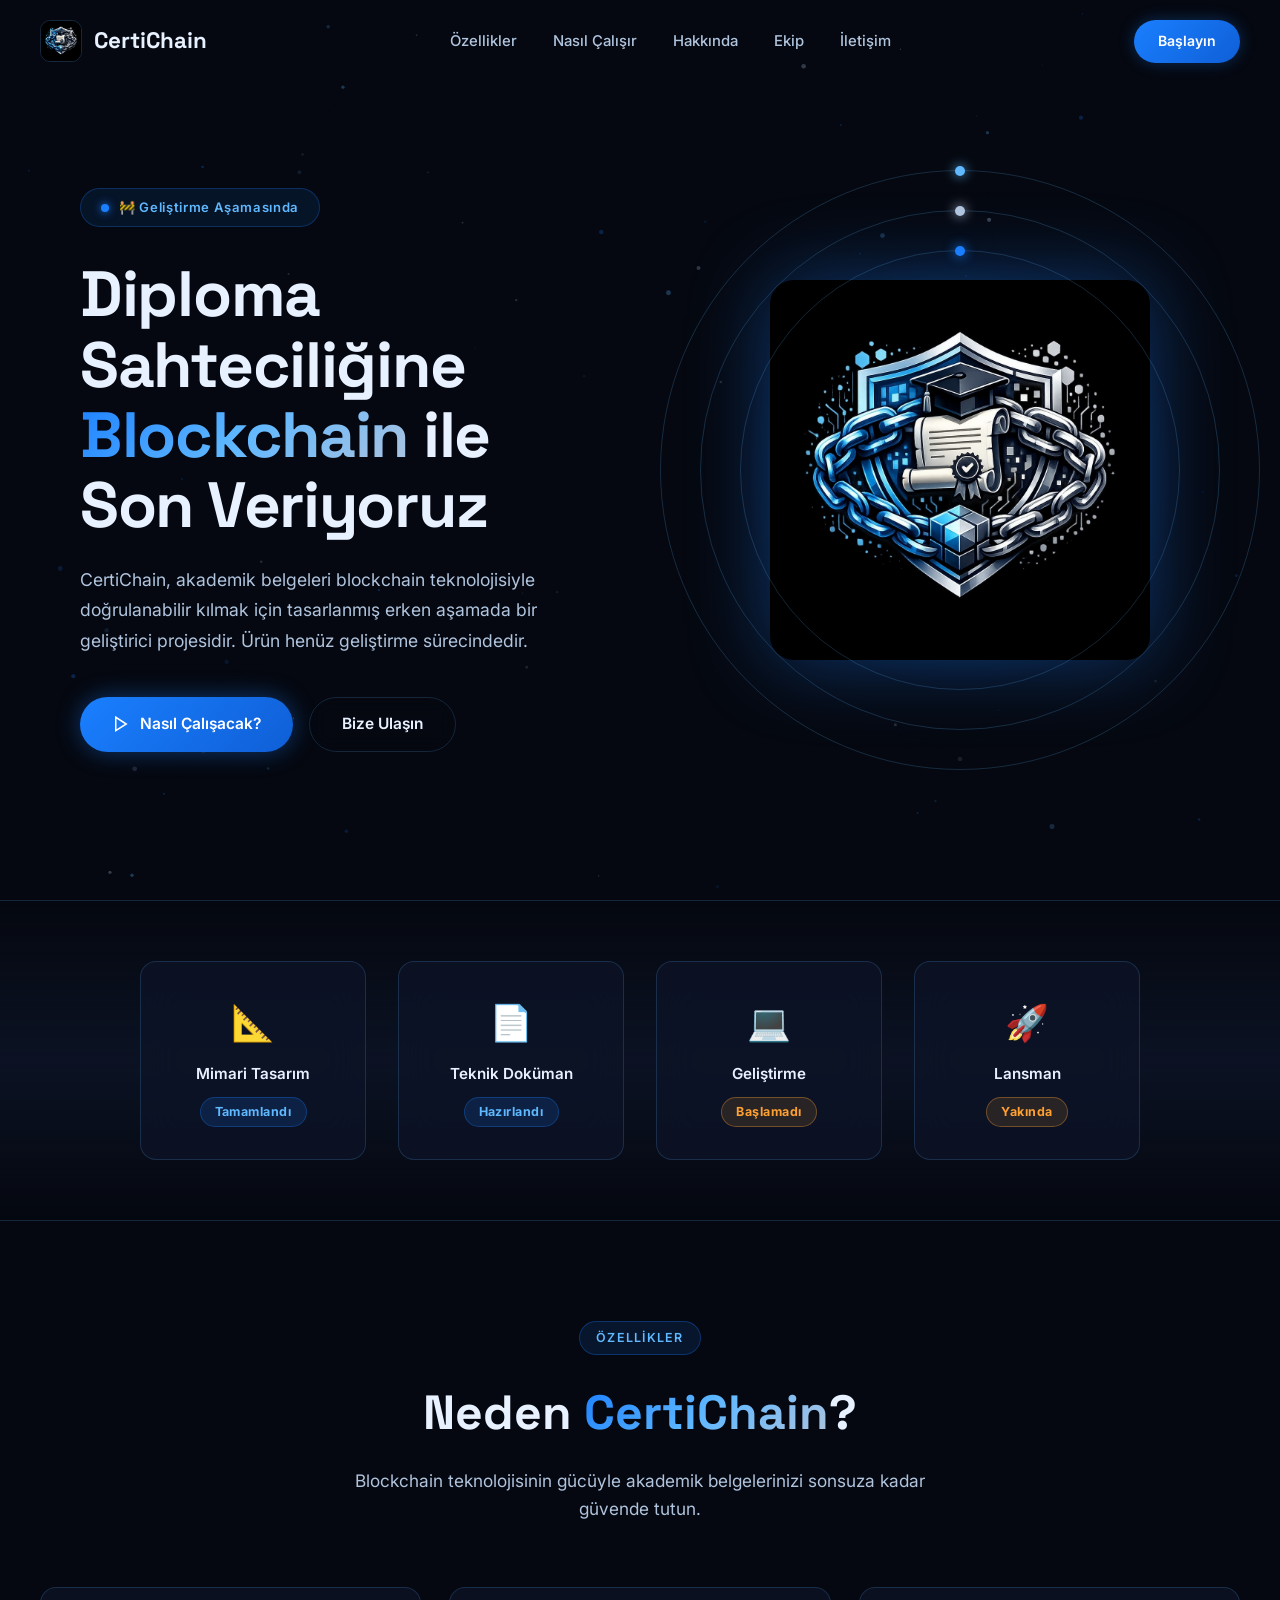
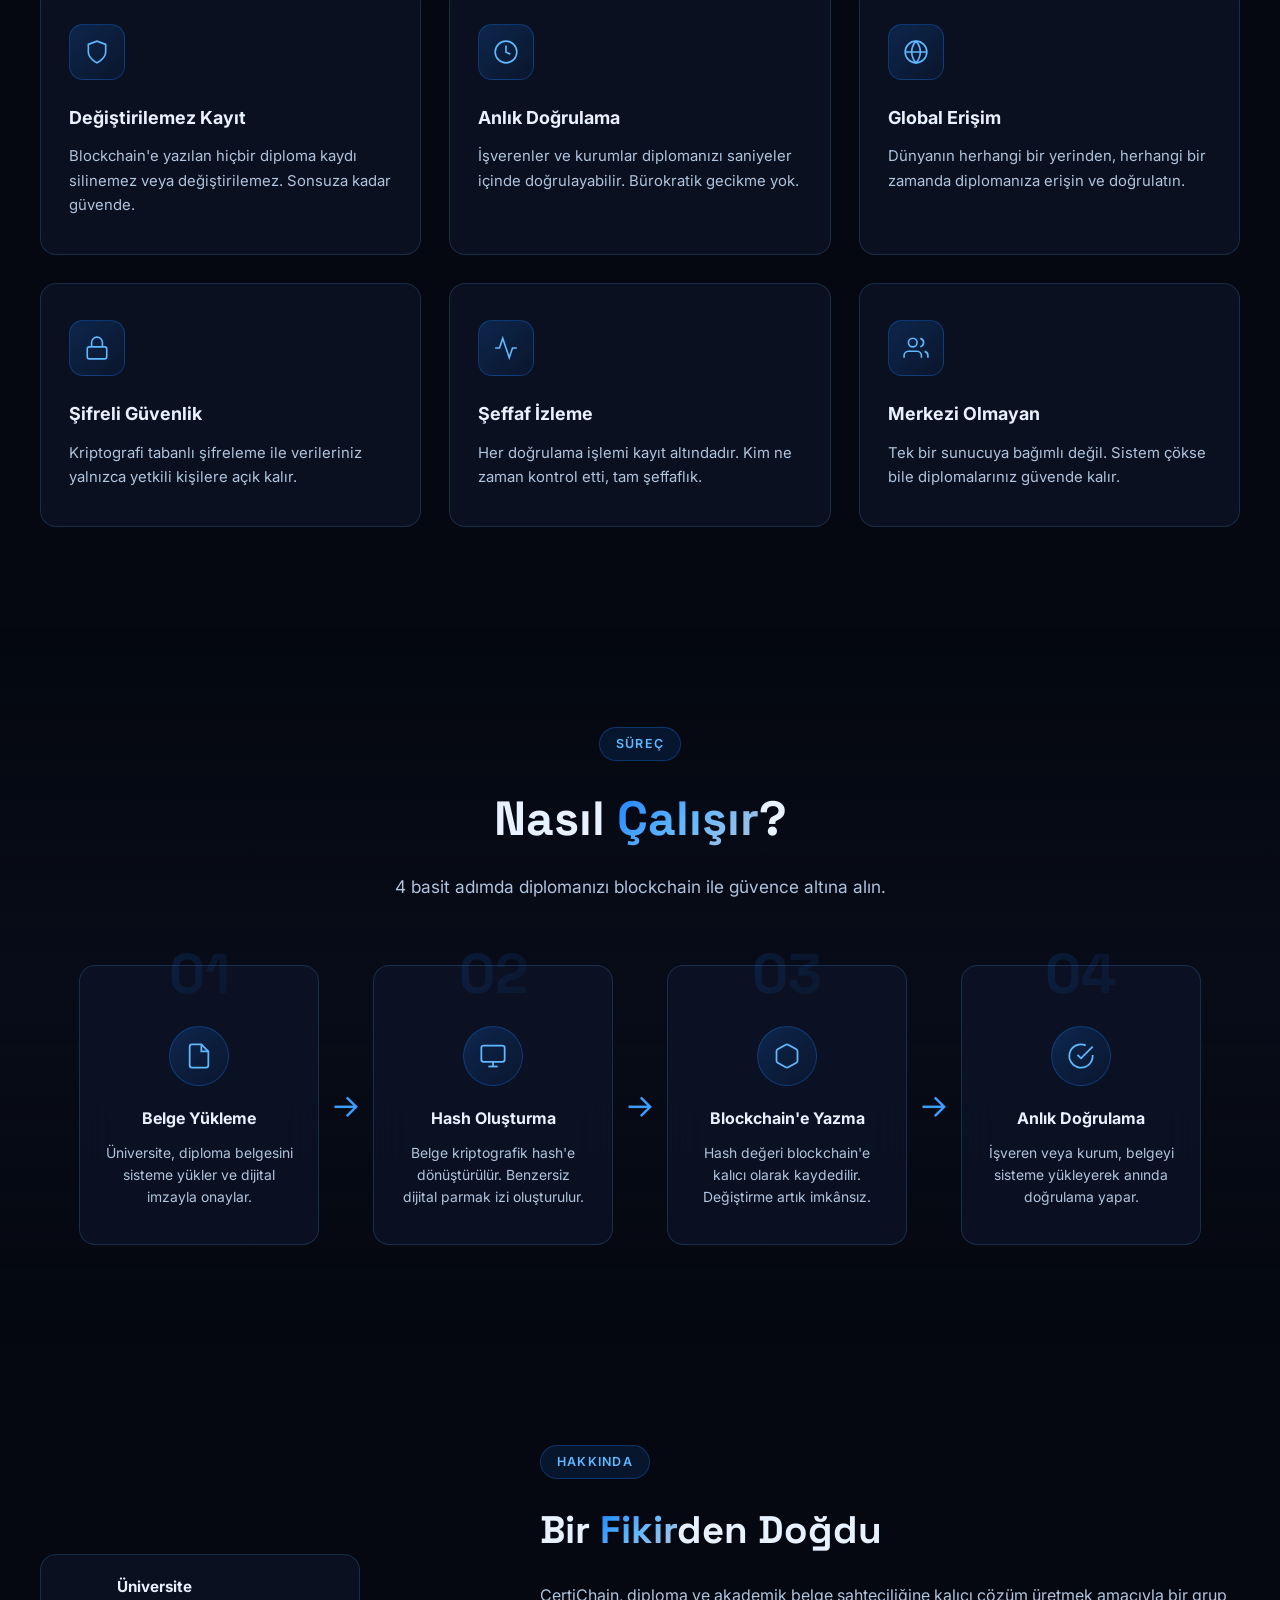
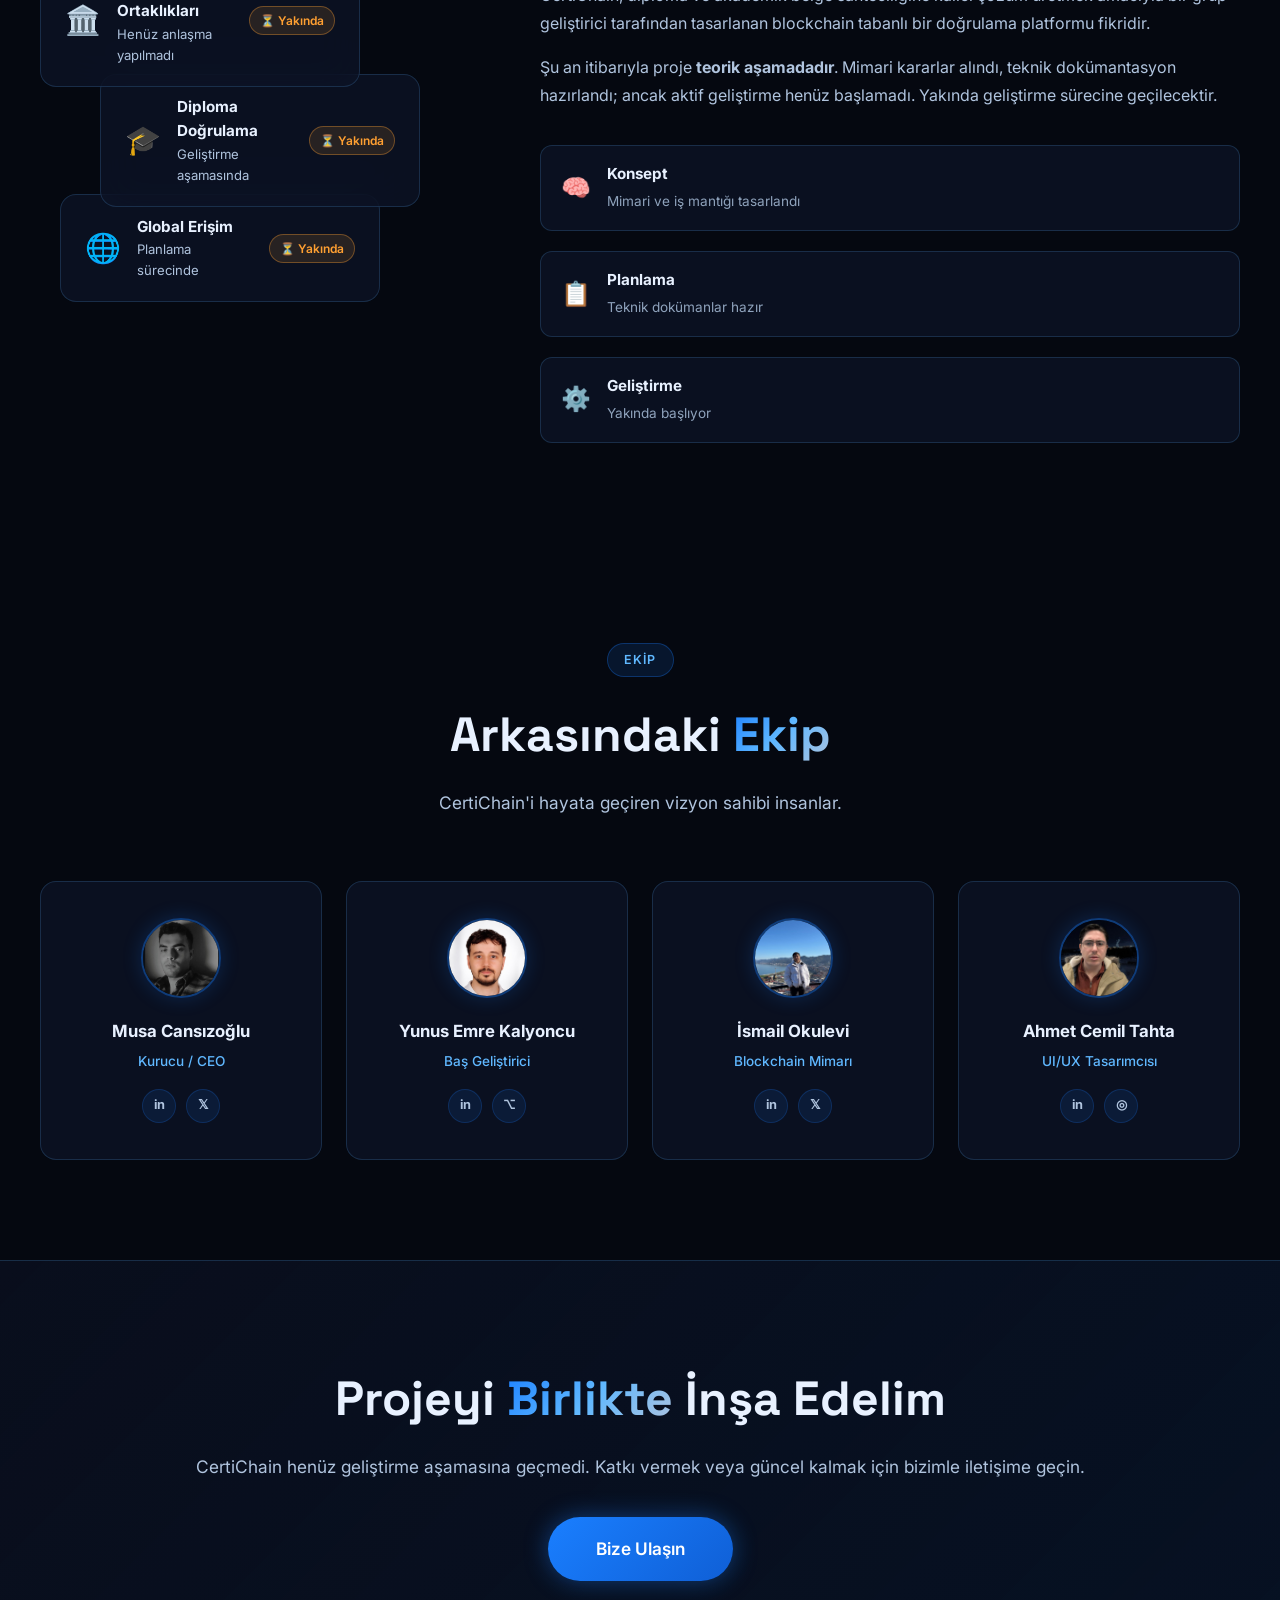
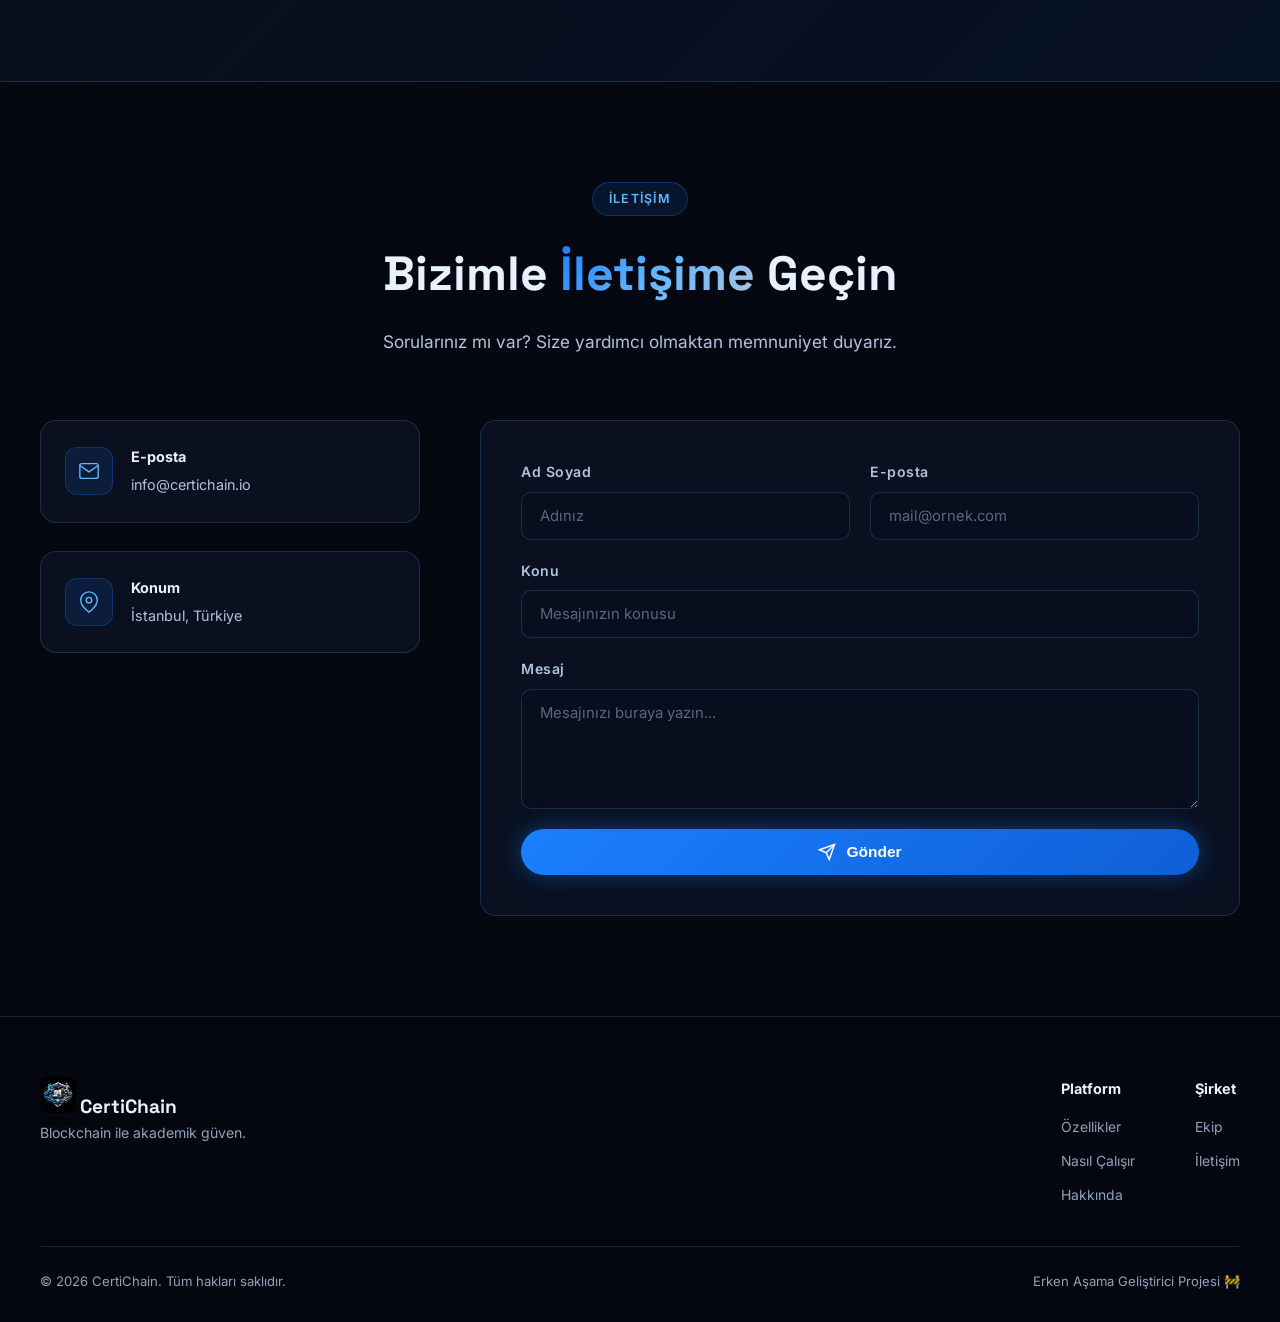
==== commit 9699bb71: "v1" ====
--- a/Certichain-v1/index.html
+++ b/Certichain-v1/index.html
@@ -345,9 +345,9 @@
       </div>
       <div class="team-card reveal">
         <div class="team-avatar">
-          <img src="team_ismail.png" alt="İsmail Okukevi" class="team-photo" />
-        </div>
-        <h3 class="team-name">İsmail Okukevi</h3>
+          <img src="team_ismail.png" alt="İsmail Okulevi" class="team-photo" />
+        </div>
+        <h3 class="team-name">İsmail Okulevi</h3>
         <p class="team-role">Blockchain Mimarı</p>
         <div class="team-socials">
           <a href="#" class="social-link" aria-label="LinkedIn">in</a>
